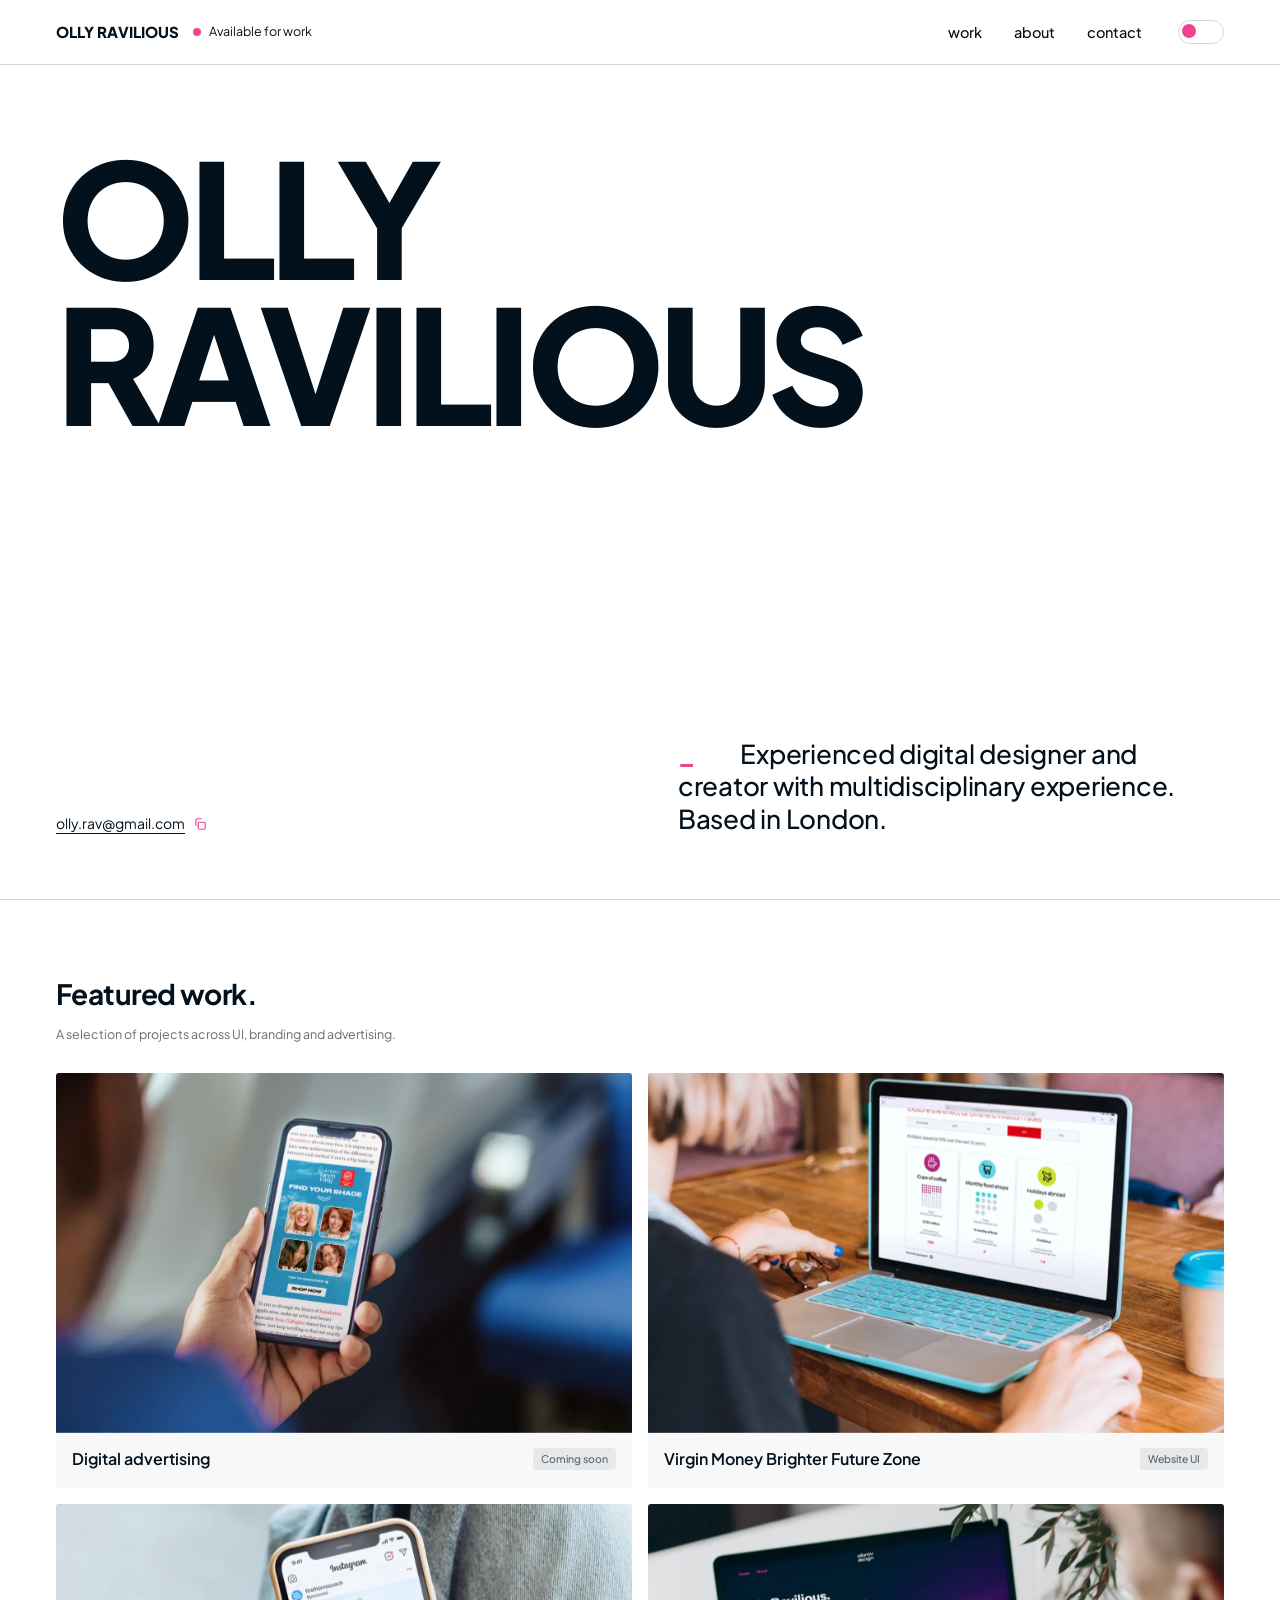
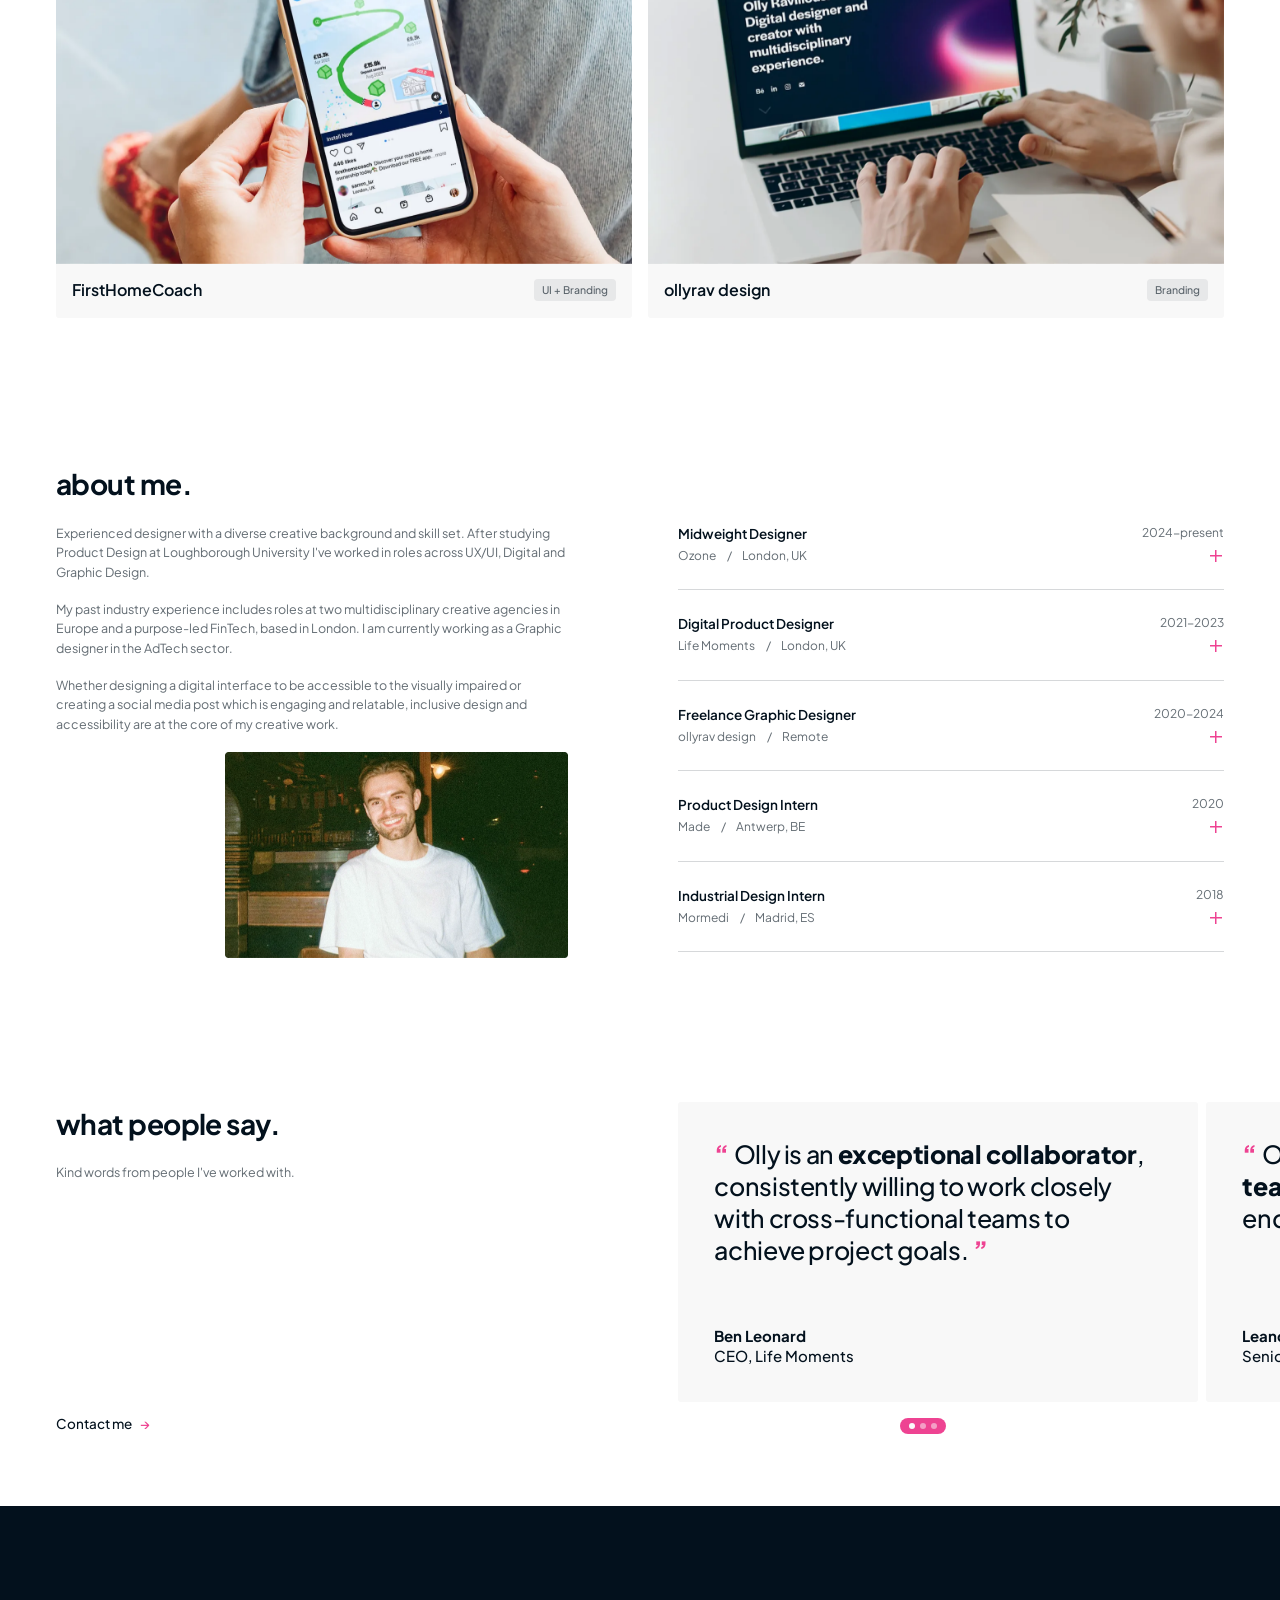
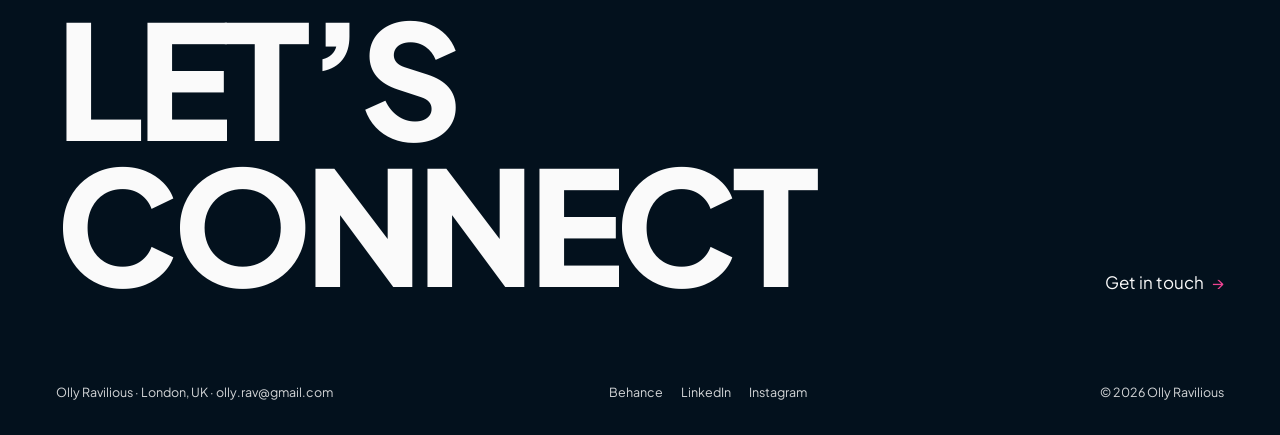
==== index.html @ 34bbf59b "Add files via upload" ====
<!DOCTYPE html>
<html lang="en">
<head>
<meta charset="utf-8">
<meta name="viewport" content="width=device-width, initial-scale=1, viewport-fit=cover">
<title>Olly Ravilious – Digital designer</title>
<meta name="description" content="Olly Ravilious is a London-based digital designer and creator with multidisciplinary experience across UX/UI, digital and graphic design.">
<meta property="og:title" content="Olly Ravilious – Digital designer">
<meta property="og:description" content="Digital designer and creator with multidisciplinary experience. Based in London.">
<meta property="og:type" content="website">
<script>try{var t=localStorage.getItem('theme');if(t)document.documentElement.setAttribute('data-theme',t)}catch(e){}</script>
<link rel="preconnect" href="https://fonts.googleapis.com">
<link rel="preconnect" href="https://fonts.gstatic.com" crossorigin>
<link href="https://fonts.googleapis.com/css2?family=Plus+Jakarta+Sans:wght@400;500;600;700;800&display=swap" rel="stylesheet">
<link rel="stylesheet" href="css/base.css">
<link rel="stylesheet" href="css/home.css">
</head>
<body class="home" data-base="">
<div class="bar"><div class="w">
<div class="brand"><b><a href="index.html">Olly Ravilious</a></b><span class="avail">Available for work</span></div>
<div class="right"><ul><li><a href="#work">work</a></li><li><a href="#about">about</a></li><li><a href="#contact">contact</a></li></ul>
<button class="sw" id="sw" role="switch" aria-checked="false" aria-label="Dark mode"></button></div>
</div></div>

<header class="sec hero"><div class="w">
<h1>Olly<br>Ravilious</h1>
<div class="hero-row">
<div class="mail"><a href="mailto:olly.rav@gmail.com">olly.rav@gmail.com</a><button id="copy" aria-label="Copy email address"><svg width="14" height="14" viewBox="0 0 24 24" fill="none" stroke="currentColor" stroke-width="2"><rect x="9" y="9" width="12" height="12" rx="2"/><path d="M5 15V5a2 2 0 0 1 2-2h8"/></svg></button></div>
<p><span class="us" aria-hidden="true">_</span>Experienced digital designer and creator with multidisciplinary experience. Based in London.</p>
</div>
</div></header>

<section class="sec" id="work"><div class="w">
<h2>Featured work.</h2><p class="sub">A selection of projects across UI, branding and advertising.</p>
<div class="grid" id="projects"></div>
</div></section>

<section class="sec" id="about"><div class="w two">
<div class="left">
<h2>about me.</h2>
<div class="bio">
<p>Experienced designer with a diverse creative background and skill set. After studying Product Design at Loughborough University I've worked in roles across UX/UI, Digital and Graphic Design.</p>
<p>My past industry experience includes roles at two multidisciplinary creative agencies in Europe and a purpose-led FinTech, based in London. I am currently working as a Graphic designer in the AdTech sector.</p>
<p>Whether designing a digital interface to be accessible to the visually impaired or creating a social media post which is engaging and relatable, inclusive design and accessibility are at the core of my creative work.</p>
<div class="pw"><img class="photo" src="images/olly-about.webp" alt="Olly Ravilious"></div></div>
</div>
<div id="roles"></div>
</div></section>

<section class="sec" id="people"><div class="w two">
<div class="left"><h2>what people say.</h2><p>Kind words from people I've worked with.</p><a class="more" href="mailto:olly.rav@gmail.com"><span>Contact me</span><i>→</i></a></div>
<div><div class="rail" id="rail"></div><div class="dots"><div id="dots"></div></div></div>
</div></section>

<footer class="end" id="contact"><div class="w">
<div class="row"><h2>Let’s<br>connect</h2><a class="go" href="mailto:olly.rav@gmail.com"><span>Get in touch</span><i>→</i></a></div>
<div class="info"><span>Olly Ravilious · London, UK · olly.rav@gmail.com</span><span><a href="https://www.behance.net/ollyrav">Behance</a><a href="https://linkedin.com/in/ollyravilious">LinkedIn</a><a href="https://instagram.com/ollyrav_design">Instagram</a></span><span>© 2026 Olly Ravilious</span></div>
</div></footer>


<script src="js/content.js"></script>
<script src="js/home.js"></script>
<script src="js/base.js"></script>
</body>
</html>
---- css/base.css ----
/* ===== base.css : shared by every page (tokens, nav, footer) ===== */
:root{--bg:#FFFFFF;--ink:#03111D;--muted:rgba(3,17,29,.62);--line:rgba(3,17,29,.16);--box:#F8F8F8;--pill:rgba(3,17,29,.07);--check:rgba(3,17,29,.06);--accent:#EE4392;--foot:#03111D;--onfoot:#FAFAFA;
box-sizing:border-box;padding-top:env(safe-area-inset-top,0px);padding-bottom:env(safe-area-inset-bottom,0px)}
:root[data-theme="dark"]{--bg:#03111D;--ink:#FAFAFA;--muted:rgba(250,250,250,.62);--line:rgba(250,250,250,.16);--box:rgba(250,250,250,.05);--pill:rgba(250,250,250,.1);--check:rgba(250,250,250,.07)}
html{scroll-padding-top:calc(env(safe-area-inset-top,0px) + 64px);scroll-behavior:smooth}
*,*:before,*:after{box-sizing:inherit}
body{margin:0;background:var(--bg);color:var(--ink);font:400 16px/1.55 'Plus Jakarta Sans',system-ui,-apple-system,'Segoe UI',sans-serif;-webkit-font-smoothing:antialiased}
a{color:inherit}
:focus-visible{outline:2px solid var(--accent);outline-offset:3px}
.w{margin:0 auto;padding:0 clamp(20px,4.5vw,56px)}
h2{margin:0;font-size:clamp(22px,2.4vw,28px);font-weight:700;letter-spacing:-.02em}
.two{display:grid;grid-template-columns:minmax(0,1fr) minmax(0,1fr);gap:clamp(32px,6vw,96px)}

/* top bar */
.bar{position:sticky;top:env(safe-area-inset-top,0px);z-index:5;background:var(--bg);border-bottom:1px solid var(--line)}
.bar .w{display:flex;justify-content:space-between;align-items:center;height:64px;gap:16px}
.brand{display:flex;align-items:center;gap:14px}
.brand b{font-weight:800;font-size:15px;letter-spacing:.005em;text-transform:uppercase}
.brand a{text-decoration:none}
.avail{display:inline-flex;align-items:center;gap:8px;font-size:12.5px}
.avail:before{content:"";width:8px;height:8px;border-radius:50%;background:var(--accent)}
.right{display:flex;align-items:center;gap:clamp(16px,3vw,36px)}
.bar ul{display:flex;gap:clamp(16px,3vw,32px);list-style:none;margin:0;padding:0;font-size:14.5px;font-weight:500}
.bar ul a{text-decoration:none}.bar ul a:hover{text-decoration:underline;text-underline-offset:6px}
.sw{all:unset;cursor:pointer;width:44px;height:22px;border-radius:999px;border:1px solid var(--line);position:relative;flex:none}
.sw:after{content:"";position:absolute;top:3px;left:3px;width:14px;height:14px;border-radius:50%;background:var(--accent);transition:transform .2s}
.sw[aria-checked="true"]:after{transform:translateX(22px)}
.sw:focus-visible{outline:2px solid var(--accent);outline-offset:3px}

/* footer (with cursor "flashlight" reveal) */
@property --r{syntax:'<length>';inherits:true;initial-value:0px}
.end{position:relative;overflow:hidden;isolation:isolate;background:var(--foot);color:var(--onfoot);padding:clamp(56px,8vw,96px) 0 32px;border-top:1px solid var(--line)}
.end::before{content:"";position:absolute;inset:0;z-index:-1;background:url(../images/footer-gradient.jpeg) center/cover no-repeat;opacity:0;-webkit-mask-image:radial-gradient(circle var(--r) at var(--mx,50%) var(--my,50%),#000 0,rgba(0,0,0,.55) 45%,transparent 100%);mask-image:radial-gradient(circle var(--r) at var(--mx,50%) var(--my,50%),#000 0,rgba(0,0,0,.55) 45%,transparent 100%);transition:--r .8s cubic-bezier(.22,1,.36,1),opacity .5s ease;pointer-events:none}
.end.lit::before{opacity:1;--r:320px}
.end .row{display:flex;justify-content:space-between;align-items:flex-end;gap:32px}
.end h2{font-weight:800;text-transform:uppercase;font-size:clamp(52px,12.4vw,172px);line-height:.92;letter-spacing:-.04em}
.go{font-size:17px;text-decoration:none;display:inline-flex;gap:8px;white-space:nowrap}
.go i{font-style:normal;color:var(--accent)}.go:hover span{text-decoration:underline;text-underline-offset:6px}
.info{margin-top:clamp(48px,7vw,88px);font-size:12.5px;display:flex;flex-wrap:wrap;justify-content:space-between;gap:16px;opacity:.85}
.info a{margin-right:18px;text-decoration:none}.info a:hover{text-decoration:underline}

@media (max-width:760px){.avail{display:none}.end .row{flex-direction:column;align-items:flex-start}}
@media (prefers-reduced-motion:reduce){*{transition:none!important;scroll-behavior:auto!important}}
---- css/home.css ----
/* ===== home.css : home page only ===== */
.sec{padding:clamp(48px,6vw,72px) 0}
.hero{border-bottom:1px solid var(--line);padding:clamp(40px,6vw,80px) 0 clamp(40px,5vw,64px);min-height:calc(100vh - 65px - env(safe-area-inset-top,0px));min-height:calc(100dvh - 65px - env(safe-area-inset-top,0px));display:flex;flex-direction:column}
.hero>.w{flex:1;width:100%;display:flex;flex-direction:column;justify-content:space-between}
.hero h1{margin:0;font-weight:800;font-size:clamp(52px,12.4vw,172px);line-height:.92;letter-spacing:-.04em;text-transform:uppercase}
.hero-row{display:flex;justify-content:space-between;align-items:flex-end;gap:32px;margin-top:clamp(28px,4vw,48px)}
.mail{display:inline-flex;align-items:center;gap:8px;font-size:14px}
.mail a{text-underline-offset:4px}
.mail button{all:unset;cursor:pointer;display:inline-flex;color:var(--accent)}.mail button:focus-visible{outline:2px solid var(--accent);outline-offset:3px}
.us{display:inline-block;width:2.4em;color:var(--accent);font-weight:700}
.hero p{margin:0;width:min(100%,21em);font-size:clamp(19px,2.2vw,26px);font-weight:500;line-height:1.25;letter-spacing:-.01em}
.sub{margin:10px 0 0;font-size:12.5px;color:var(--muted);max-width:28em}

/* project thumbnails */
.grid{display:grid;grid-template-columns:repeat(2,minmax(0,1fr));gap:16px;margin-top:28px}
.card{background:var(--box);border-radius:3px;overflow:hidden;text-decoration:none;display:block}
.slot{overflow:hidden;aspect-ratio:16/10;background:conic-gradient(var(--check) 25%,transparent 0 50%,var(--check) 0 75%,transparent 0) 0 0/28px 28px;display:flex;align-items:center;justify-content:center;font-size:12px;color:var(--muted)}
.slot img{width:100%;height:100%;object-fit:cover;display:block;transform:scale(1) translate(0,0);transition:transform .9s cubic-bezier(.22,1,.36,1);will-change:transform}
.card:hover .slot img{transform:scale(1.04) translate(calc(var(--px,0)*14px),calc(var(--py,0)*10px))}
.cap{display:flex;justify-content:space-between;align-items:center;gap:12px;padding:14px 16px 16px;font-size:16px;font-weight:600}
.cap span{font-size:10.5px;font-weight:500;color:var(--muted);background:var(--pill);border-radius:4px;padding:3px 8px;white-space:nowrap}

/* about */
.left{display:flex;flex-direction:column;gap:18px;align-items:flex-start}
.left p{margin:0;font-size:12.5px;line-height:1.55;color:var(--muted);max-width:32em}
.bio{display:flex;flex-direction:column;gap:18px;width:100%;max-width:32em}.bio p{max-width:none}
.pw{width:67%;margin-left:33%;aspect-ratio:5/3;overflow:hidden;border-radius:3px}
img.photo{display:block;width:100%;height:100%;object-fit:cover;background:none;transform:scale(1) translate(0,0);transition:transform .9s cubic-bezier(.22,1,.36,1);will-change:transform}
.pw:hover img.photo{transform:scale(1.04) translate(calc(var(--px,0)*14px),calc(var(--py,0)*10px))}
.more{margin-top:auto;padding-top:20px;font-size:13.5px;font-weight:500;text-decoration:none;display:inline-flex;gap:8px;align-items:center}
.more i{font-style:normal;color:var(--accent)}
.more:hover span{text-decoration:underline;text-underline-offset:5px}

/* roles accordion */
#roles{padding-top:calc(clamp(22px,2.4vw,28px)*1.55 + 18px)}
.role{border-bottom:1px solid var(--line)}
.role:first-child .rh{padding-top:0}
.rh{all:unset;box-sizing:border-box;width:100%;cursor:pointer;display:grid;grid-template-columns:1fr auto;gap:2px 16px;padding:24px 0}
.rh:focus-visible{outline:2px solid var(--accent);outline-offset:3px}
.rh b{font-size:13.5px;font-weight:600}
.rh em{font-style:normal;font-size:12px;color:var(--muted)}
.rh em .sep{display:inline-block;margin:0 .85em}
.rh time{grid-column:2;grid-row:1;font-size:12px;color:var(--muted);text-align:right}
.rh:after{content:"";grid-column:2;grid-row:2;justify-self:end;width:12px;height:12px;margin:3px 2px 0 0;background:linear-gradient(var(--accent),var(--accent)) center/12px 1.5px no-repeat,linear-gradient(var(--accent),var(--accent)) center/1.5px 12px no-repeat;transition:background-size .6s cubic-bezier(.22,1,.36,1),transform .6s cubic-bezier(.22,1,.36,1)}
.role.is-open .rh:after{background-size:12px 1.5px,1.5px 0;transform:rotate(180deg)}
.rp{display:grid;grid-template-rows:0fr;visibility:hidden;transition:grid-template-rows .45s cubic-bezier(.22,1,.36,1),visibility 0s .45s}
.rpi{overflow:hidden;min-height:0}
.rpi p{margin:0;padding-bottom:24px;font-size:12.5px;color:var(--muted);max-width:88%;opacity:0;transition:opacity .2s ease-in}
.role.is-open .rp{grid-template-rows:1fr;visibility:visible;transition:grid-template-rows .65s cubic-bezier(.22,1,.36,1),visibility 0s}
.role.is-open .rpi p{opacity:1;transition:opacity .3s ease-out .08s}

/* testimonials */
.rail{display:flex;gap:8px;overflow-x:auto;scroll-snap-type:x mandatory;scrollbar-width:none;margin-right:calc(-1 * clamp(20px,4.5vw,56px))}
.rail::-webkit-scrollbar{display:none}
.quote{flex:0 0 min(88%,520px);scroll-snap-align:start;background:var(--box);border-radius:3px;padding:clamp(24px,3vw,36px);min-height:280px;display:flex;flex-direction:column;justify-content:space-between;gap:28px;margin:0}
.quote q{quotes:none;font-size:clamp(20px,2.1vw,25px);font-weight:500;line-height:1.28;letter-spacing:-.015em}
.quote q:before,.quote q:after{color:var(--accent);font-weight:800}
.quote q:before{content:"“ "}.quote q:after{content:" ”"}
.quote b{font-weight:800}
.who{font-size:15px;font-weight:700;line-height:1.35}
.who span{display:block;font-weight:500}
.dots{display:flex;justify-content:center;margin:16px clamp(20px,4.5vw,56px) 0 0}
.dots div{display:inline-flex;gap:5px;background:var(--accent);border-radius:999px;padding:5px 9px}
.dots button{all:unset;cursor:pointer;width:6px;height:6px;border-radius:50%;background:#FAFAFA;opacity:.5}
.dots button[aria-current="true"]{opacity:1}
.dots button:focus-visible{outline:2px solid #FAFAFA;outline-offset:2px}

@media (max-width:760px){.grid,.two{grid-template-columns:1fr}#roles{padding-top:0}.hero-row{flex-direction:column;align-items:flex-start}.left{gap:16px}.more{margin-top:0}}
@media (prefers-reduced-motion:reduce){.card:hover .slot img,.pw:hover img.photo{transform:none}}
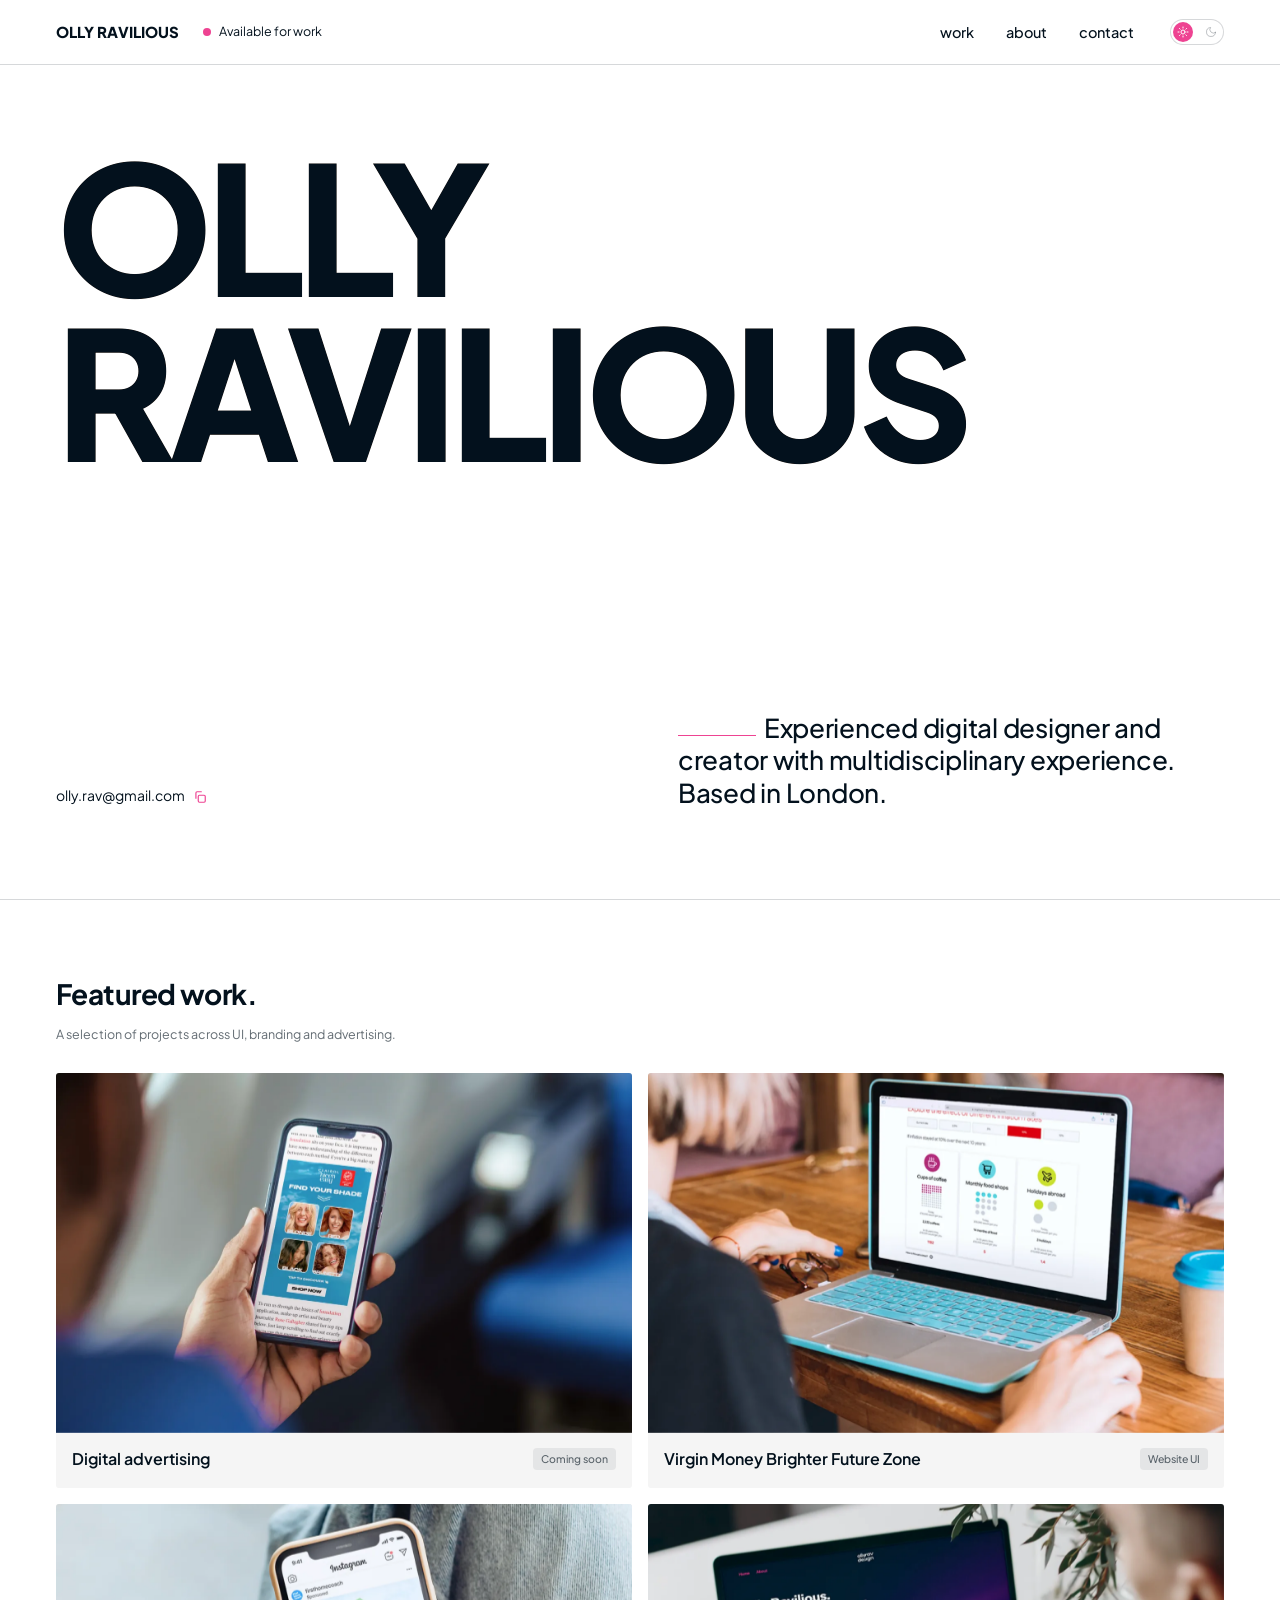
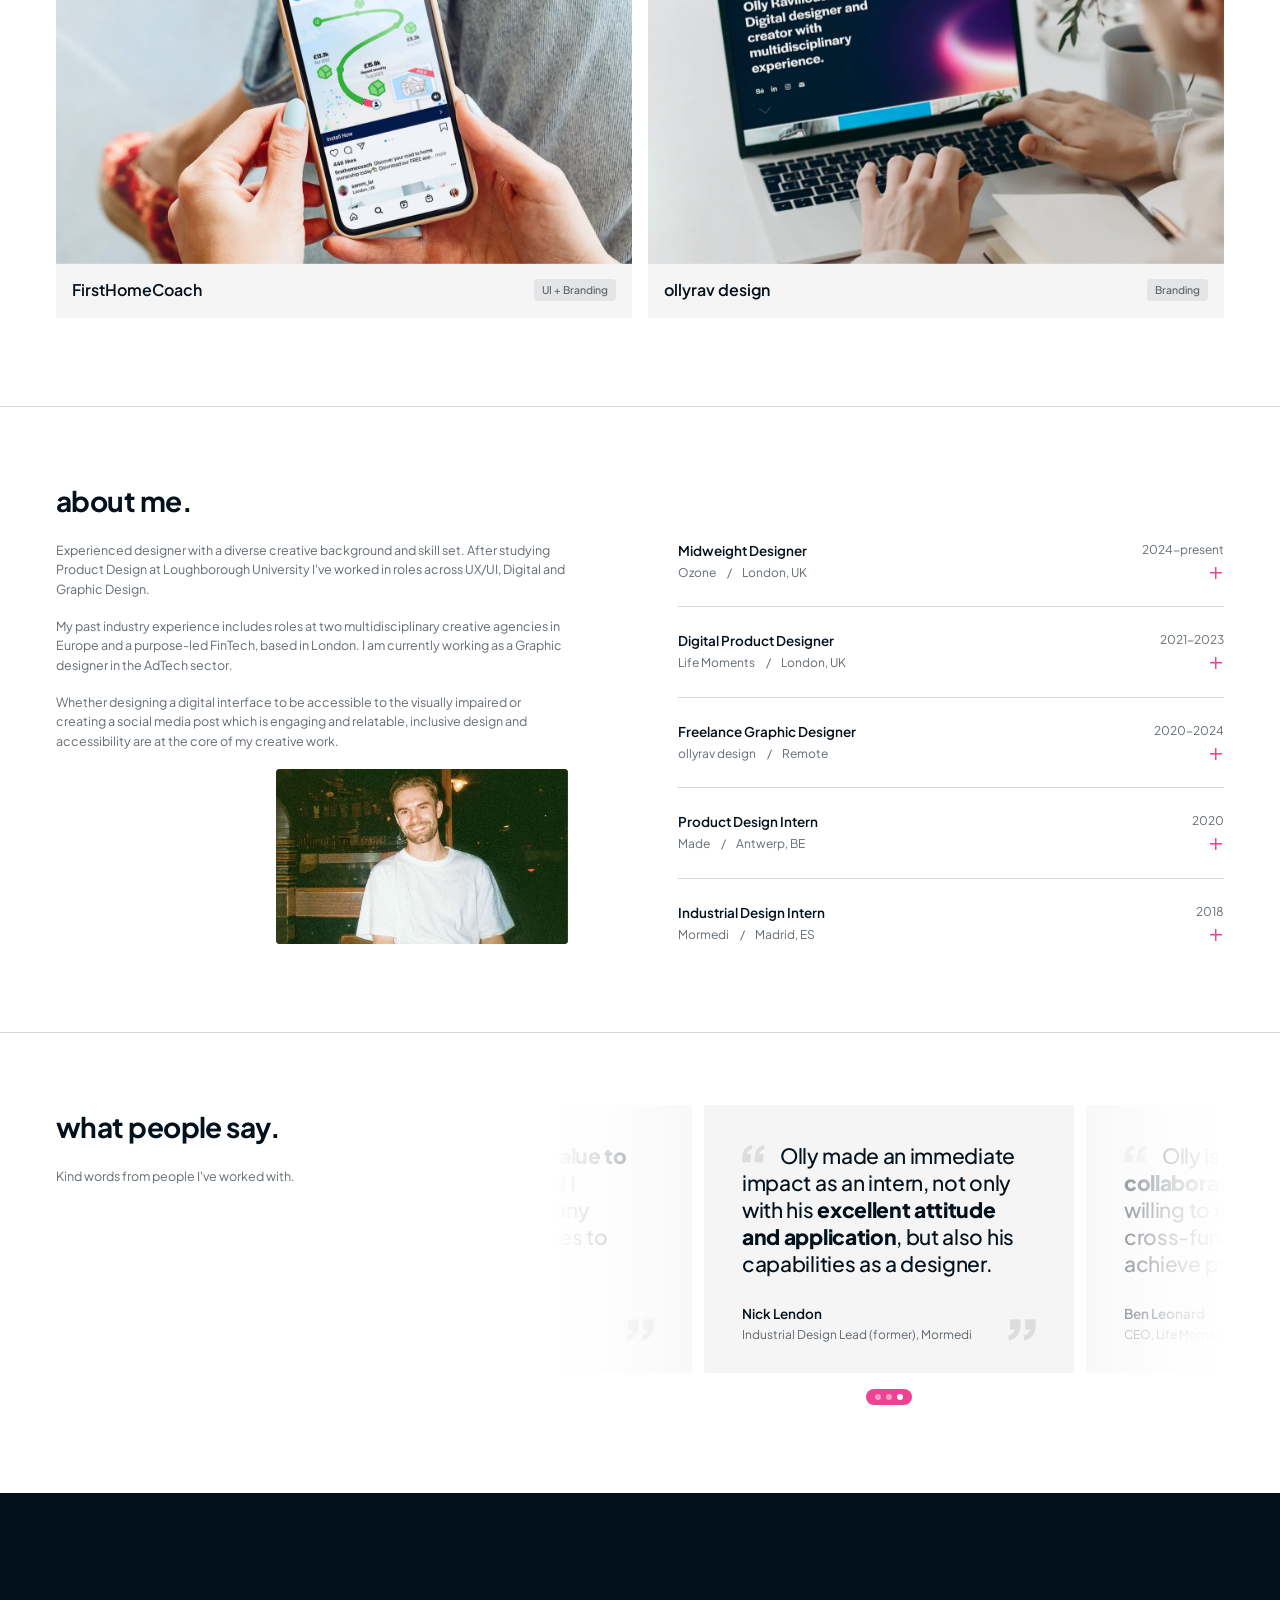
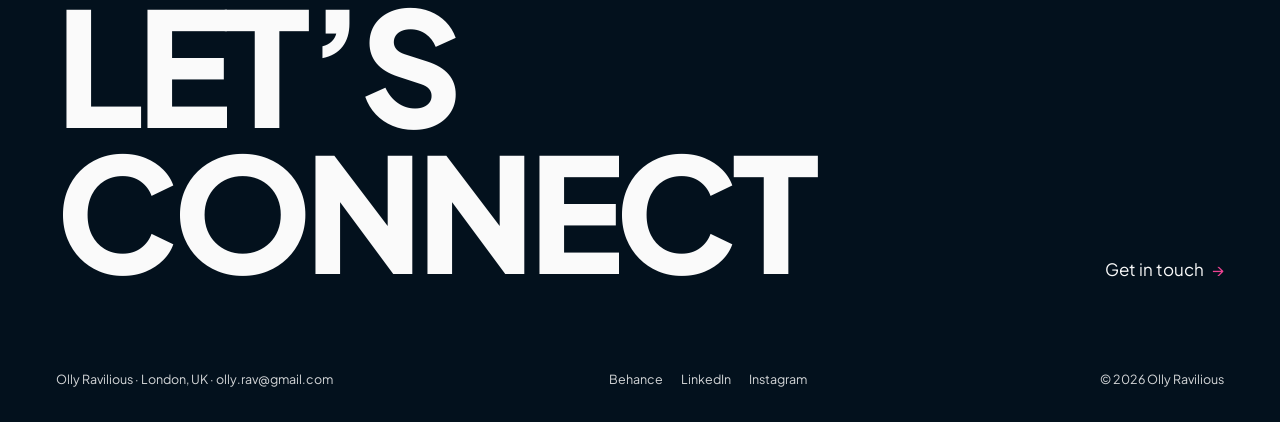
==== commit 0cc70761: "Add files via upload" ====
--- a/index.html
+++ b/index.html
@@ -26,7 +26,7 @@
 <h1>Olly<br>Ravilious</h1>
 <div class="hero-row">
 <div class="mail"><a href="mailto:olly.rav@gmail.com">olly.rav@gmail.com</a><button id="copy" aria-label="Copy email address"><svg width="14" height="14" viewBox="0 0 24 24" fill="none" stroke="currentColor" stroke-width="2"><rect x="9" y="9" width="12" height="12" rx="2"/><path d="M5 15V5a2 2 0 0 1 2-2h8"/></svg></button></div>
-<p><span class="us" aria-hidden="true">_</span>Experienced digital designer and creator with multidisciplinary experience. Based in London.</p>
+<p><span class="us" aria-hidden="true"></span>Experienced digital designer and creator with multidisciplinary experience. Based in London.</p>
 </div>
 </div></header>
 
@@ -48,7 +48,7 @@
 </div></section>
 
 <section class="sec" id="people"><div class="w two">
-<div class="left"><h2>what people say.</h2><p>Kind words from people I've worked with.</p><a class="more" href="mailto:olly.rav@gmail.com"><span>Contact me</span><i>→</i></a></div>
+<div class="left"><h2>what people say.</h2><p>Kind words from people I've worked with.</p></div>
 <div><div class="rail" id="rail"></div><div class="dots"><div id="dots"></div></div></div>
 </div></section>
 
--- a/css/base.css
+++ b/css/base.css
@@ -1,5 +1,5 @@
 /* ===== base.css : shared by every page (tokens, nav, footer) ===== */
-:root{--bg:#FFFFFF;--ink:#03111D;--muted:rgba(3,17,29,.62);--line:rgba(3,17,29,.16);--box:#F8F8F8;--pill:rgba(3,17,29,.07);--check:rgba(3,17,29,.06);--accent:#EE4392;--foot:#03111D;--onfoot:#FAFAFA;
+:root{--bg:#FFFFFF;--ink:#03111D;--muted:rgba(3,17,29,.62);--line:rgba(3,17,29,.16);--box:#F5F5F5;--pill:rgba(3,17,29,.07);--check:rgba(3,17,29,.06);--accent:#EE4392;--foot:#03111D;--onfoot:#FAFAFA;
 box-sizing:border-box;padding-top:env(safe-area-inset-top,0px);padding-bottom:env(safe-area-inset-bottom,0px)}
 :root[data-theme="dark"]{--bg:#03111D;--ink:#FAFAFA;--muted:rgba(250,250,250,.62);--line:rgba(250,250,250,.16);--box:rgba(250,250,250,.05);--pill:rgba(250,250,250,.1);--check:rgba(250,250,250,.07)}
 html{scroll-padding-top:calc(env(safe-area-inset-top,0px) + 64px);scroll-behavior:smooth}
@@ -14,30 +14,54 @@
 /* top bar */
 .bar{position:sticky;top:env(safe-area-inset-top,0px);z-index:5;background:var(--bg);border-bottom:1px solid var(--line)}
 .bar .w{display:flex;justify-content:space-between;align-items:center;height:64px;gap:16px}
-.brand{display:flex;align-items:center;gap:14px}
+.brand{display:flex;align-items:center;gap:24px}
 .brand b{font-weight:800;font-size:15px;letter-spacing:.005em;text-transform:uppercase}
 .brand a{text-decoration:none}
 .avail{display:inline-flex;align-items:center;gap:8px;font-size:12.5px}
 .avail:before{content:"";width:8px;height:8px;border-radius:50%;background:var(--accent)}
+/* a soft pink glow that gently pulses behind the dot on the "Available for work" badge */
+@keyframes availPulse{0%,100%{box-shadow:0 0 0 0 rgba(238,67,146,.4),0 0 3px 1px rgba(238,67,146,.3)}50%{box-shadow:0 0 0 6px rgba(238,67,146,0),0 0 9px 3px rgba(238,67,146,.14)}}
+.avail:before{animation:availPulse 2.4s ease-in-out infinite}
+@media (prefers-reduced-motion:reduce){.avail:before{animation:none;box-shadow:0 0 6px 1px rgba(238,67,146,.3)}}
 .right{display:flex;align-items:center;gap:clamp(16px,3vw,36px)}
 .bar ul{display:flex;gap:clamp(16px,3vw,32px);list-style:none;margin:0;padding:0;font-size:14.5px;font-weight:500}
 .bar ul a{text-decoration:none}.bar ul a:hover{text-decoration:underline;text-underline-offset:6px}
-.sw{all:unset;cursor:pointer;width:44px;height:22px;border-radius:999px;border:1px solid var(--line);position:relative;flex:none}
-.sw:after{content:"";position:absolute;top:3px;left:3px;width:14px;height:14px;border-radius:50%;background:var(--accent);transition:transform .2s}
-.sw[aria-checked="true"]:after{transform:translateX(22px)}
+/* light / dark switch: a sun on one side and a moon on the other. The round knob slides across and shows the icon for the mode you're in now */
+.sw{all:unset;cursor:pointer;width:52px;height:24px;border-radius:999px;border:1px solid var(--line);position:relative;flex:none;view-transition-name:sw;
+background:url("data:image/svg+xml,%3Csvg xmlns='http://www.w3.org/2000/svg' viewBox='0 0 24 24' fill='none' stroke='%2303111D' stroke-opacity='.25' stroke-width='2' stroke-linecap='round' stroke-linejoin='round'%3E%3Ccircle cx='12' cy='12' r='4'/%3E%3Cpath d='M12 2v2M12 20v2M4.9 4.9l1.4 1.4M17.7 17.7l1.4 1.4M2 12h2M20 12h2M4.9 19.1l1.4-1.4M17.7 6.3l1.4-1.4'/%3E%3C/svg%3E") 6px center/12px 12px no-repeat,url("data:image/svg+xml,%3Csvg xmlns='http://www.w3.org/2000/svg' viewBox='0 0 24 24' fill='none' stroke='%2303111D' stroke-opacity='.25' stroke-width='2' stroke-linecap='round' stroke-linejoin='round'%3E%3Cpath d='M21 12.8A9 9 0 1 1 11.2 3a7 7 0 0 0 9.8 9.8z'/%3E%3C/svg%3E") 34px center/12px 12px no-repeat;background-color:transparent}
+.sw{background-blend-mode:normal}
+:root[data-theme="dark"] .sw{background:url("data:image/svg+xml,%3Csvg xmlns='http://www.w3.org/2000/svg' viewBox='0 0 24 24' fill='none' stroke='%23FAFAFA' stroke-opacity='.25' stroke-width='2' stroke-linecap='round' stroke-linejoin='round'%3E%3Ccircle cx='12' cy='12' r='4'/%3E%3Cpath d='M12 2v2M12 20v2M4.9 4.9l1.4 1.4M17.7 17.7l1.4 1.4M2 12h2M20 12h2M4.9 19.1l1.4-1.4M17.7 6.3l1.4-1.4'/%3E%3C/svg%3E") 6px center/12px 12px no-repeat,url("data:image/svg+xml,%3Csvg xmlns='http://www.w3.org/2000/svg' viewBox='0 0 24 24' fill='none' stroke='%23FAFAFA' stroke-opacity='.25' stroke-width='2' stroke-linecap='round' stroke-linejoin='round'%3E%3Cpath d='M21 12.8A9 9 0 1 1 11.2 3a7 7 0 0 0 9.8 9.8z'/%3E%3C/svg%3E") 34px center/12px 12px no-repeat}
+.sw:before,.sw:after{content:"";position:absolute;top:2px;left:2px;width:20px;height:20px;border-radius:50%;background-color:var(--accent);background-repeat:no-repeat;background-position:center;background-size:12px 12px;transition:transform .5s cubic-bezier(.34,1.2,.5,1),opacity .3s ease}
+.sw:after{background-image:url("data:image/svg+xml,%3Csvg xmlns='http://www.w3.org/2000/svg' viewBox='0 0 24 24' fill='none' stroke='%23fff' stroke-width='2' stroke-linecap='round' stroke-linejoin='round'%3E%3Ccircle cx='12' cy='12' r='4'/%3E%3Cpath d='M12 2v2M12 20v2M4.9 4.9l1.4 1.4M17.7 17.7l1.4 1.4M2 12h2M20 12h2M4.9 19.1l1.4-1.4M17.7 6.3l1.4-1.4'/%3E%3C/svg%3E")}
+.sw:before{background-image:url("data:image/svg+xml,%3Csvg xmlns='http://www.w3.org/2000/svg' viewBox='0 0 24 24' fill='none' stroke='%23fff' stroke-width='2' stroke-linecap='round' stroke-linejoin='round'%3E%3Cpath d='M21 12.8A9 9 0 1 1 11.2 3a7 7 0 0 0 9.8 9.8z'/%3E%3C/svg%3E");opacity:0;transform:translateX(0) rotate(-90deg) scale(.5)}
+.sw:after{transform:translateX(0) rotate(0) scale(1)}
+.sw[aria-checked="true"]:after{transform:translateX(28px) rotate(90deg) scale(.5);opacity:0}
+.sw[aria-checked="true"]:before{transform:translateX(28px) rotate(0) scale(1);opacity:1}
+/* smooth cross-fade of the whole page when switching mode (browsers that support it); the switch itself stays live so the knob still slides */
+::view-transition-old(root),::view-transition-new(root){animation-duration:.45s;animation-timing-function:ease}
+::view-transition-group(sw){animation:none}
+::view-transition-old(sw){display:none}
+::view-transition-new(sw){animation:none}
+@keyframes knobStretch{0%{scale:1 1}30%{scale:1.18 .92}60%{scale:.97 1.03}100%{scale:1 1}}
+.sw.moving:before,.sw.moving:after{animation:knobStretch .5s ease-out}   /* the knob stretches out as it sets off, then squashes and settles */
+@media (prefers-reduced-motion:reduce){.sw.moving:before,.sw.moving:after{animation:none}}
 .sw:focus-visible{outline:2px solid var(--accent);outline-offset:3px}
 
 /* footer (with cursor "flashlight" reveal) */
-@property --r{syntax:'<length>';inherits:true;initial-value:0px}
 .end{position:relative;overflow:hidden;isolation:isolate;background:var(--foot);color:var(--onfoot);padding:clamp(56px,8vw,96px) 0 32px;border-top:1px solid var(--line)}
-.end::before{content:"";position:absolute;inset:0;z-index:-1;background:url(../images/footer-gradient.jpeg) center/cover no-repeat;opacity:0;-webkit-mask-image:radial-gradient(circle var(--r) at var(--mx,50%) var(--my,50%),#000 0,rgba(0,0,0,.55) 45%,transparent 100%);mask-image:radial-gradient(circle var(--r) at var(--mx,50%) var(--my,50%),#000 0,rgba(0,0,0,.55) 45%,transparent 100%);transition:--r .8s cubic-bezier(.22,1,.36,1),opacity .5s ease;pointer-events:none}
-.end.lit::before{opacity:1;--r:320px}
+.end .glow{position:absolute;inset:0;width:100%;height:100%;z-index:-1;pointer-events:none;mix-blend-mode:lighten}
 .end .row{display:flex;justify-content:space-between;align-items:flex-end;gap:32px}
 .end h2{font-weight:800;text-transform:uppercase;font-size:clamp(52px,12.4vw,172px);line-height:.92;letter-spacing:-.04em}
 .go{font-size:17px;text-decoration:none;display:inline-flex;gap:8px;white-space:nowrap}
-.go i{font-style:normal;color:var(--accent)}.go:hover span{text-decoration:underline;text-underline-offset:6px}
+.go i{font-style:normal;color:var(--accent)}
+/* button links ("Contact me", "Get in touch", back links): the underline draws in from the left on hover and slides away to the right when you leave */
+.more span,.go span,.back span{padding-bottom:3px;margin-bottom:-3px;background:linear-gradient(currentColor,currentColor) right bottom/0 1px no-repeat;transition:background-size .55s cubic-bezier(.22,1,.36,1)}   /* the padding gives the line a little breathing room under the text; the matching negative margin keeps everything else where it was */
+.more:hover span,.go:hover span,.back:hover span{background-size:100% 1px;background-position:left bottom}
+/* the same underline for the footer social links and the email address under the heading */
+.info a,.mail a{text-decoration:none;padding-bottom:3px;background:linear-gradient(currentColor,currentColor) right bottom/0 1px no-repeat;transition:background-size .55s cubic-bezier(.22,1,.36,1)}
+.info a:hover,.mail a:hover{background-size:100% 1px;background-position:left bottom}
 .info{margin-top:clamp(48px,7vw,88px);font-size:12.5px;display:flex;flex-wrap:wrap;justify-content:space-between;gap:16px;opacity:.85}
-.info a{margin-right:18px;text-decoration:none}.info a:hover{text-decoration:underline}
+.info a{margin-right:18px}
 
 @media (max-width:760px){.avail{display:none}.end .row{flex-direction:column;align-items:flex-start}}
 @media (prefers-reduced-motion:reduce){*{transition:none!important;scroll-behavior:auto!important}}
--- a/css/home.css
+++ b/css/home.css
@@ -1,13 +1,21 @@
 /* ===== home.css : home page only ===== */
-.sec{padding:clamp(48px,6vw,72px) 0}
-.hero{border-bottom:1px solid var(--line);padding:clamp(40px,6vw,80px) 0 clamp(40px,5vw,64px);min-height:calc(100vh - 65px - env(safe-area-inset-top,0px));min-height:calc(100dvh - 65px - env(safe-area-inset-top,0px));display:flex;flex-direction:column}
+.sec{padding:clamp(48px,6vw,72px) 0 clamp(56px,7.4vw,88px)}   /* a bit more room underneath than on top, because the headings have a little built-in space above them, so the gaps look equal */
+#about,#people{border-top:1px solid var(--line)}   /* the thin divider lines between work, about me and what people say */
+/* the header block fades up on load, the same as the other sections; every other section fades up as you scroll to it (see home.js) */
+@keyframes dropIn{from{opacity:0;transform:translateY(32px)}to{opacity:1;transform:none}}
+.hero>.w>*{animation:dropIn 1s cubic-bezier(.22,1,.36,1) both}
+.rv{opacity:0;transform:translateY(32px);transition:opacity .9s ease,transform 1s cubic-bezier(.22,1,.36,1)}
+.rv.in{opacity:1;transform:none}
+@media (prefers-reduced-motion:reduce){.hero>.w>*{animation:none}.rv{opacity:1;transform:none;transition:none}}
+.hero{border-bottom:1px solid var(--line);padding:clamp(40px,6vw,80px) 0 clamp(48px,7vw,96px);min-height:calc(100vh - 65px - env(safe-area-inset-top,0px));min-height:calc(100dvh - 65px - env(safe-area-inset-top,0px));display:flex;flex-direction:column}
 .hero>.w{flex:1;width:100%;display:flex;flex-direction:column;justify-content:space-between}
-.hero h1{margin:0;font-weight:800;font-size:clamp(52px,12.4vw,172px);line-height:.92;letter-spacing:-.04em;text-transform:uppercase}
+.hero h1{margin:0;font-weight:800;font-size:clamp(56px,14vw,200px);line-height:.92;letter-spacing:-.04em;text-transform:uppercase}
 .hero-row{display:flex;justify-content:space-between;align-items:flex-end;gap:32px;margin-top:clamp(28px,4vw,48px)}
 .mail{display:inline-flex;align-items:center;gap:8px;font-size:14px}
-.mail a{text-underline-offset:4px}
+
 .mail button{all:unset;cursor:pointer;display:inline-flex;color:var(--accent)}.mail button:focus-visible{outline:2px solid var(--accent);outline-offset:3px}
-.us{display:inline-block;width:2.4em;color:var(--accent);font-weight:700}
+.us{display:inline-block;position:relative;width:3.3em;height:0}   /* the indent on the first line of the intro, filled with a thin pink line */
+.us:before{content:"";position:absolute;left:0;bottom:.06em;width:3em;height:1.5px;background:var(--accent)}
 .hero p{margin:0;width:min(100%,21em);font-size:clamp(19px,2.2vw,26px);font-weight:500;line-height:1.25;letter-spacing:-.01em}
 .sub{margin:10px 0 0;font-size:12.5px;color:var(--muted);max-width:28em}
 
@@ -23,17 +31,19 @@
 /* about */
 .left{display:flex;flex-direction:column;gap:18px;align-items:flex-start}
 .left p{margin:0;font-size:12.5px;line-height:1.55;color:var(--muted);max-width:32em}
-.bio{display:flex;flex-direction:column;gap:18px;width:100%;max-width:32em}.bio p{max-width:none}
-.pw{width:67%;margin-left:33%;aspect-ratio:5/3;overflow:hidden;border-radius:3px}
+.bio{display:flex;flex-direction:column;flex:1;gap:18px;width:100%;max-width:32em}.bio p{max-width:none}
+.pw{width:57%;margin-left:43%;margin-top:auto;aspect-ratio:5/3;overflow:hidden;border-radius:3px}
 img.photo{display:block;width:100%;height:100%;object-fit:cover;background:none;transform:scale(1) translate(0,0);transition:transform .9s cubic-bezier(.22,1,.36,1);will-change:transform}
 .pw:hover img.photo{transform:scale(1.04) translate(calc(var(--px,0)*14px),calc(var(--py,0)*10px))}
 .more{margin-top:auto;padding-top:20px;font-size:13.5px;font-weight:500;text-decoration:none;display:inline-flex;gap:8px;align-items:center}
 .more i{font-style:normal;color:var(--accent)}
-.more:hover span{text-decoration:underline;text-underline-offset:5px}
+
 
 /* roles accordion */
 #roles{padding-top:calc(clamp(22px,2.4vw,28px)*1.55 + 18px)}
 .role{border-bottom:1px solid var(--line)}
+.role:last-child{border-bottom:0}   /* no line under the final job role */
+.role:last-child .rh{padding-bottom:0}   /* so the bottom of the list lines up with the bottom of the photo */
 .role:first-child .rh{padding-top:0}
 .rh{all:unset;box-sizing:border-box;width:100%;cursor:pointer;display:grid;grid-template-columns:1fr auto;gap:2px 16px;padding:24px 0}
 .rh:focus-visible{outline:2px solid var(--accent);outline-offset:3px}
@@ -50,20 +60,31 @@
 .role.is-open .rpi p{opacity:1;transition:opacity .3s ease-out .08s}
 
 /* testimonials */
-.rail{display:flex;gap:8px;overflow-x:auto;scroll-snap-type:x mandatory;scrollbar-width:none;margin-right:calc(-1 * clamp(20px,4.5vw,56px))}
+/* the active card sits in line with the column; the cards either side peek out and fade away (--x is how far the previous card peeks out on the left) */
+#people{--pad:clamp(20px,4.5vw,56px)}   /* --pad = the page edge gap */
+/* the testimonials box: --cw is the card width, --x is the space either side of the centre card, so the centre card sits in the middle of the box */
+#people .two>:last-child{container-type:inline-size;--cw:min(370px,72cqw);--x:calc((100cqw - var(--cw)) / 2)}
+.rail{display:flex;gap:12px;overflow-x:auto;overflow-y:hidden;scroll-snap-type:x mandatory;scroll-padding-left:var(--x);scrollbar-width:none;margin-right:calc(-1 * clamp(20px,4.5vw,56px));padding-left:var(--x);-webkit-mask-image:linear-gradient(to right,transparent 0,rgba(0,0,0,.2) calc(var(--x) * .35),rgba(0,0,0,.55) calc(var(--x) * .7),#000 var(--x),#000 calc(var(--x) + var(--cw)),rgba(0,0,0,.55) calc(var(--x) * 1.3 + var(--cw)),rgba(0,0,0,.2) calc(var(--x) * 1.65 + var(--cw)),transparent calc(var(--x) * 2 + var(--cw)));mask-image:linear-gradient(to right,transparent 0,rgba(0,0,0,.2) calc(var(--x) * .35),rgba(0,0,0,.55) calc(var(--x) * .7),#000 var(--x),#000 calc(var(--x) + var(--cw)),rgba(0,0,0,.55) calc(var(--x) * 1.3 + var(--cw)),rgba(0,0,0,.2) calc(var(--x) * 1.65 + var(--cw)),transparent calc(var(--x) * 2 + var(--cw)))}
+.rail:after{content:"";flex:0 0 max(0px,calc(100cqw + var(--pad) - var(--x) - var(--cw) - 12px))}   /* a little spare room at the end so the last card can line up too */
 .rail::-webkit-scrollbar{display:none}
-.quote{flex:0 0 min(88%,520px);scroll-snap-align:start;background:var(--box);border-radius:3px;padding:clamp(24px,3vw,36px);min-height:280px;display:flex;flex-direction:column;justify-content:space-between;gap:28px;margin:0}
-.quote q{quotes:none;font-size:clamp(20px,2.1vw,25px);font-weight:500;line-height:1.28;letter-spacing:-.015em}
-.quote q:before,.quote q:after{color:var(--accent);font-weight:800}
-.quote q:before{content:"“ "}.quote q:after{content:" ”"}
+.quote{flex:0 0 var(--cw);scroll-snap-align:start;background:var(--box);border-radius:3px;--p:clamp(28px,3vw,38px);--pb:calc(var(--p) - 8px);padding:var(--p) var(--p) var(--pb);position:relative;min-height:260px;display:flex;flex-direction:column;justify-content:space-between;gap:28px;margin:0}
+.quote q{quotes:none;text-indent:1.8em;font-size:clamp(17px,1.7vw,21px);font-weight:500;line-height:1.28;letter-spacing:-.015em}
+/* big pale quote marks in the corners of the card: an opening one top left (the first line of text is indented to make room) and a closing one bottom right */
+.quote q:before,.quote q:after{position:absolute;font-size:3.1em;line-height:1;font-weight:800;color:#DDDDDD;text-indent:0}
+:root[data-theme="dark"] .quote q:before,:root[data-theme="dark"] .quote q:after{color:rgba(250,250,250,.2)}
+.quote q:before{font-size:2.7em;top:calc(var(--p) + 3px - .152em);left:calc(var(--p) - .11em)}
+.quote q:after{font-size:3.3em;bottom:calc(var(--pb) + 4.5px - .57em);right:calc(var(--p) - .09em)}
+.quote q:before{content:"“"}.quote q:after{content:"”"}
 .quote b{font-weight:800}
-.who{font-size:15px;font-weight:700;line-height:1.35}
-.who span{display:block;font-weight:500}
-.dots{display:flex;justify-content:center;margin:16px clamp(20px,4.5vw,56px) 0 0}
+.who{font-size:13.5px;font-weight:600;line-height:1.35}   /* same type styling as the job roles list */
+.who span{display:block;margin-top:3px;font-size:12px;font-weight:400;color:var(--muted)}
+.dots{display:flex;justify-content:center;margin:16px 0 0 var(--x);width:var(--cw)}   /* sits centred under the middle card */
 .dots div{display:inline-flex;gap:5px;background:var(--accent);border-radius:999px;padding:5px 9px}
 .dots button{all:unset;cursor:pointer;width:6px;height:6px;border-radius:50%;background:#FAFAFA;opacity:.5}
 .dots button[aria-current="true"]{opacity:1}
 .dots button:focus-visible{outline:2px solid #FAFAFA;outline-offset:2px}
 
-@media (max-width:760px){.grid,.two{grid-template-columns:1fr}#roles{padding-top:0}.hero-row{flex-direction:column;align-items:flex-start}.left{gap:16px}.more{margin-top:0}}
+@media (max-width:760px){.grid,.two{grid-template-columns:1fr}#roles{padding-top:0}.hero-row{flex-direction:column;align-items:flex-start}.left{gap:16px}.more{margin-top:0}.pw{width:67%;margin-left:33%}}
+/* on bigger screens the testimonials box starts at column 3 of a 5 column grid and runs 3 columns wide (to the edge of the screen); the heading sits in columns 1-2 */
+@media (min-width:761px){#people .two{grid-template-columns:repeat(5,minmax(0,1fr))}#people .two>:first-child{grid-column:1/3}#people .two>:last-child{grid-column:3/-1}}
 @media (prefers-reduced-motion:reduce){.card:hover .slot img,.pw:hover img.photo{transform:none}}
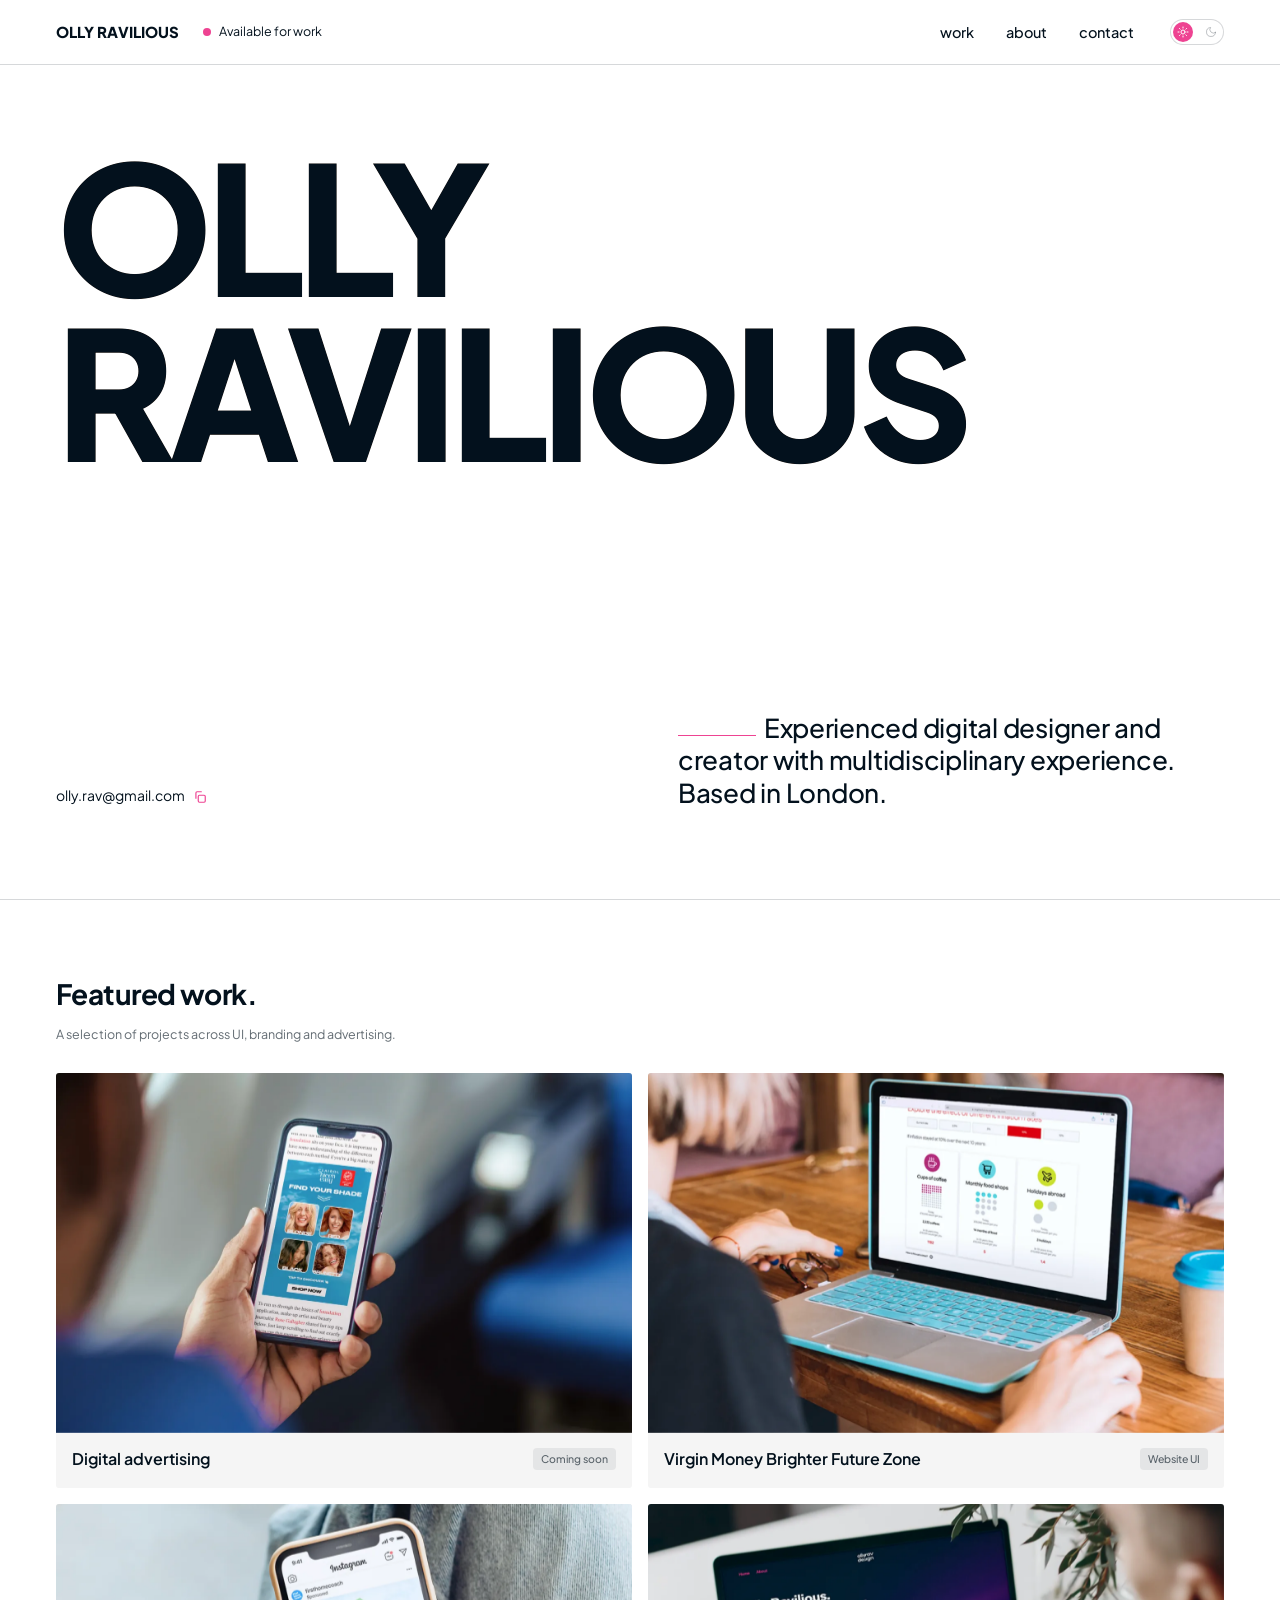
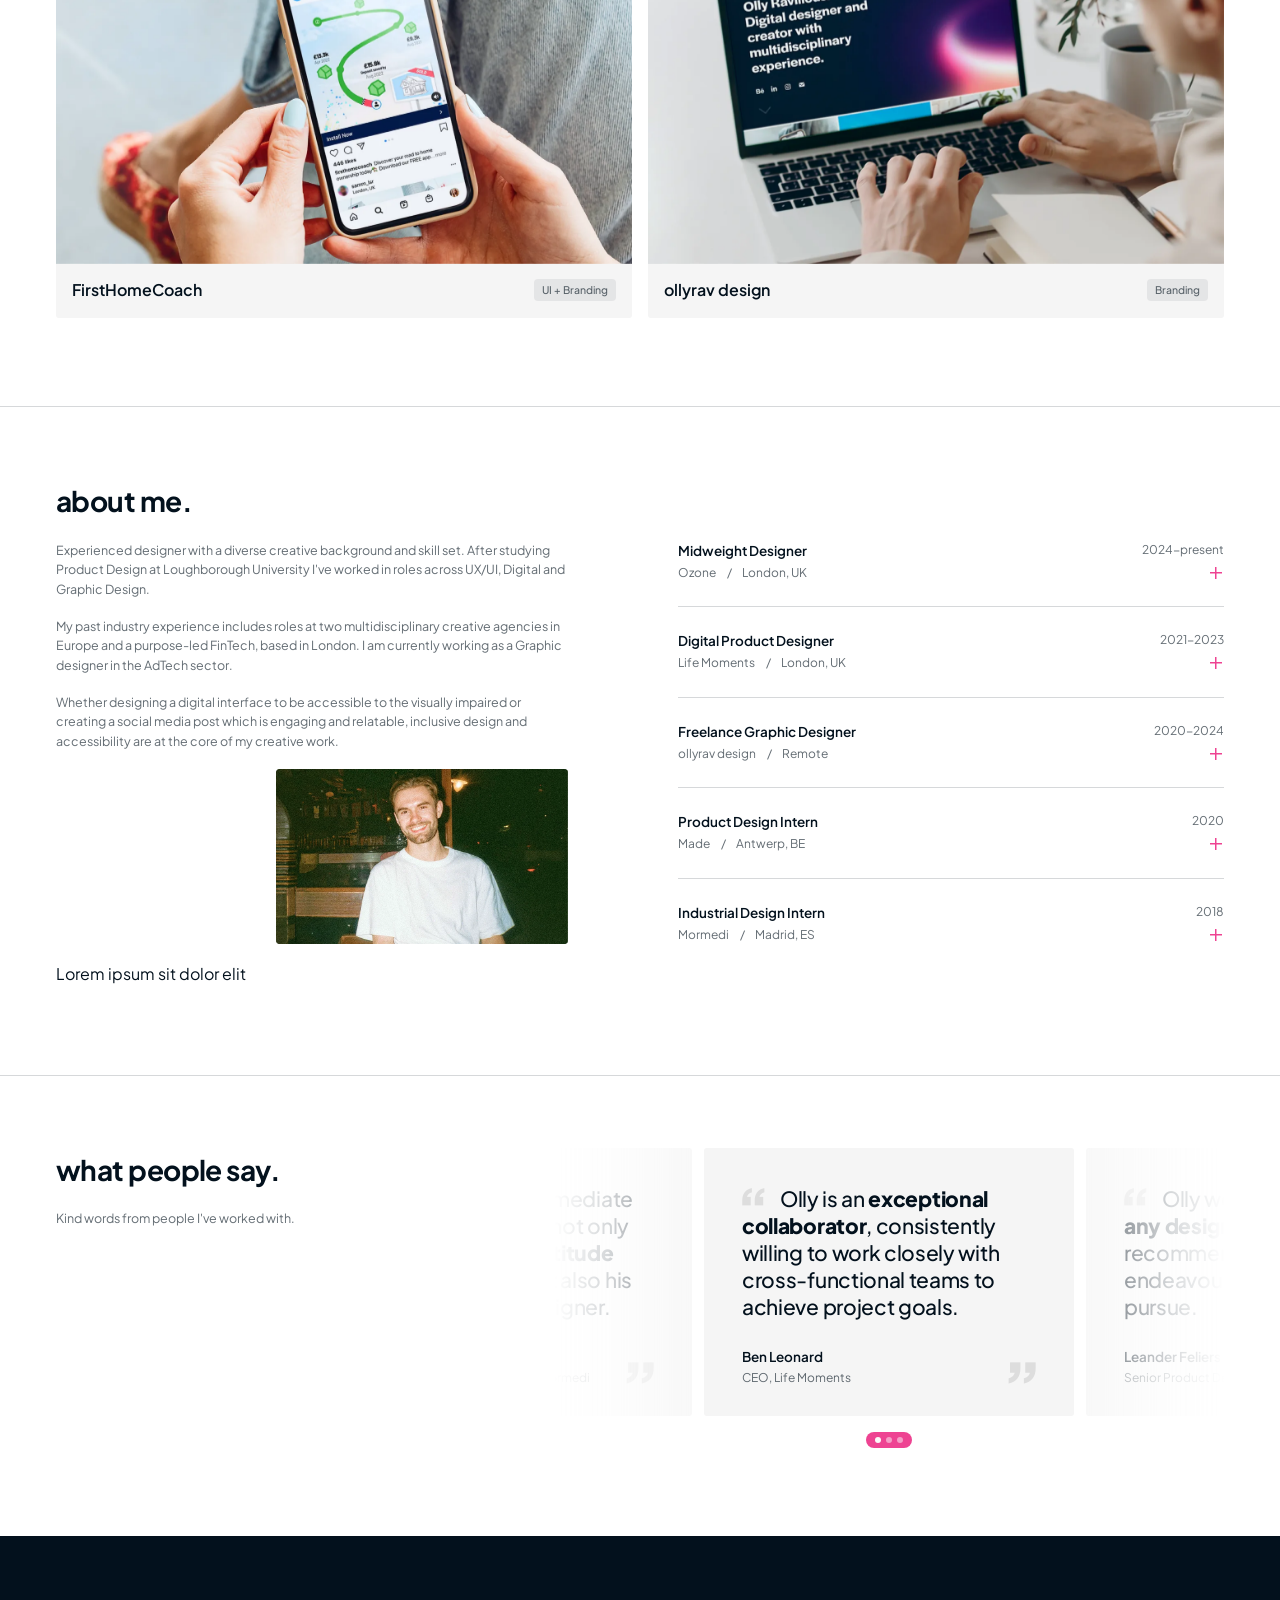
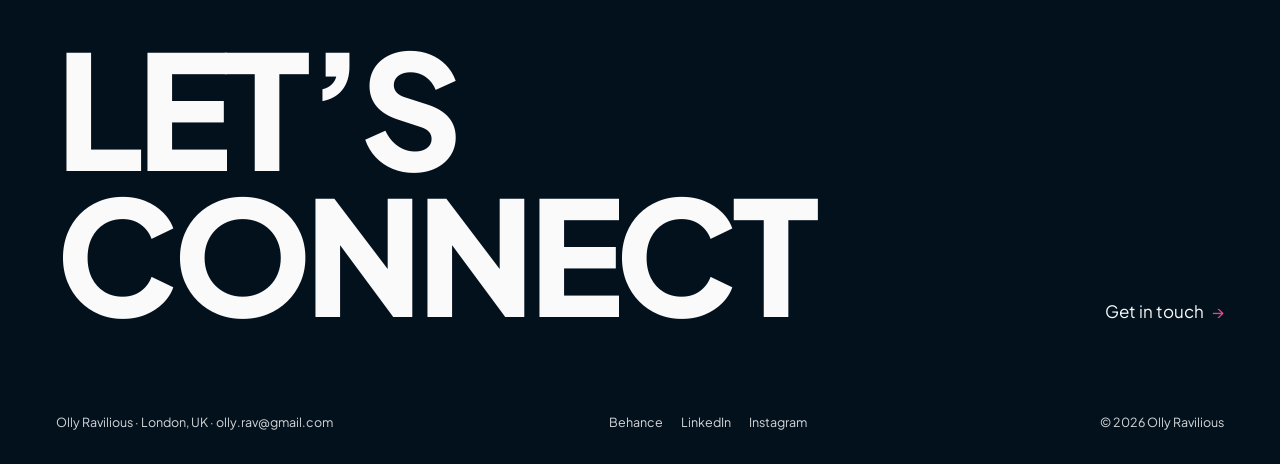
==== commit 13a5f0da: "Add files via upload" ====
--- a/index.html
+++ b/index.html
@@ -14,6 +14,7 @@
 <link href="https://fonts.googleapis.com/css2?family=Plus+Jakarta+Sans:wght@400;500;600;700;800&display=swap" rel="stylesheet">
 <link rel="stylesheet" href="css/base.css">
 <link rel="stylesheet" href="css/home.css">
+<link rel="icon" href="favicon.png">
 </head>
 <body class="home" data-base="">
 <div class="bar"><div class="w">
@@ -42,7 +43,7 @@
 <p>Experienced designer with a diverse creative background and skill set. After studying Product Design at Loughborough University I've worked in roles across UX/UI, Digital and Graphic Design.</p>
 <p>My past industry experience includes roles at two multidisciplinary creative agencies in Europe and a purpose-led FinTech, based in London. I am currently working as a Graphic designer in the AdTech sector.</p>
 <p>Whether designing a digital interface to be accessible to the visually impaired or creating a social media post which is engaging and relatable, inclusive design and accessibility are at the core of my creative work.</p>
-<div class="pw"><img class="photo" src="images/olly-about.webp" alt="Olly Ravilious"></div></div>
+<div class="pw"><img class="photo" src="images/olly-about.webp" alt="Olly Ravilious"></div><span class="plabel">Lorem ipsum sit dolor elit</span></div>
 </div>
 <div id="roles"></div>
 </div></section>
